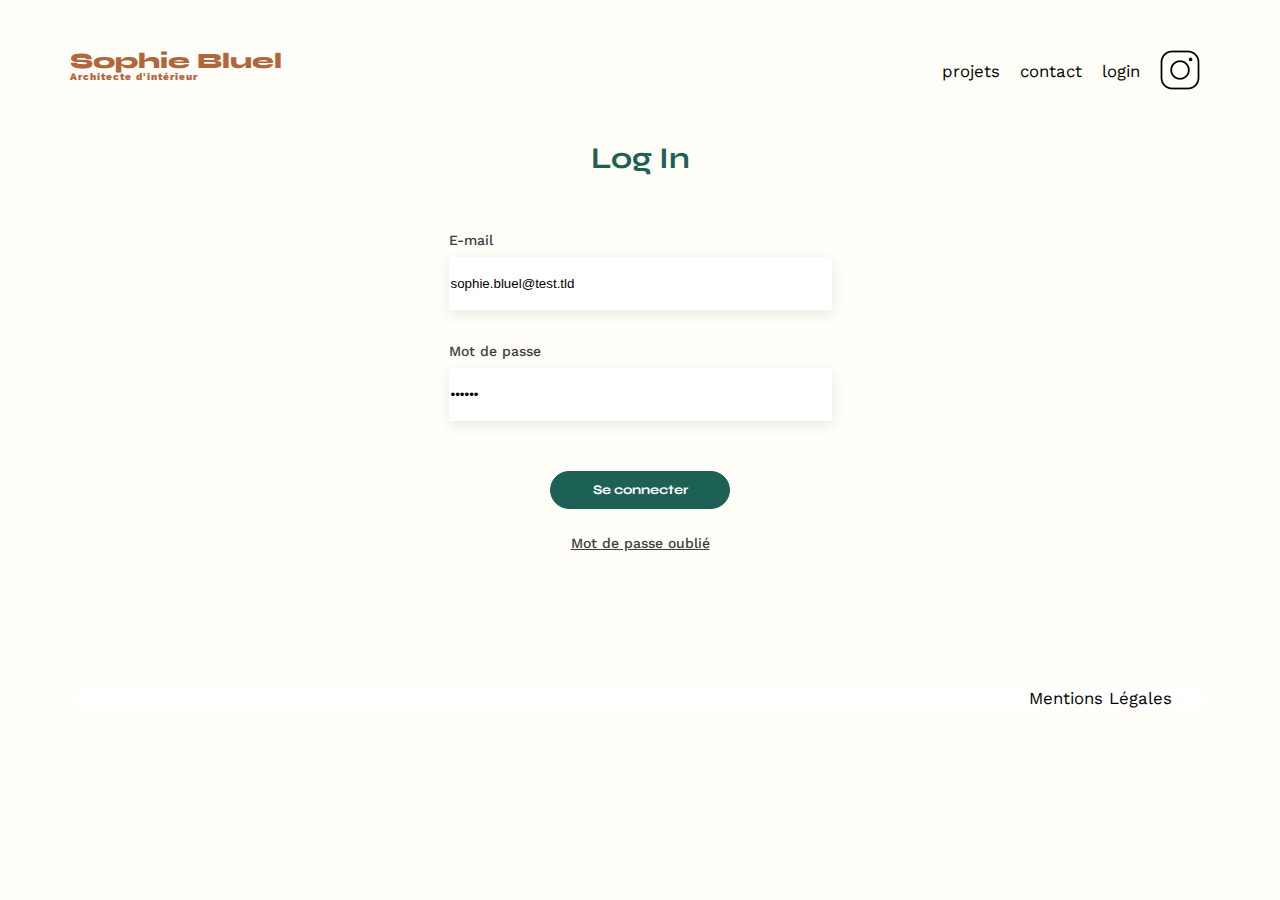
==== FrontEnd/login.html @ 659f5e44 "finitions" ====
<!DOCTYPE html>
<html lang="fr">
<head>
	<meta charset="UTF-8">
	<title>Sophie Bluel - Architecte d'intérieur</title>
	<meta name="viewport" content="width=device-width, initial-scale=1.0">
	<link rel="preconnect" href="https://fonts.googleapis.com">
	<link rel="preconnect" href="https://fonts.gstatic.com" crossorigin>
	<link href="https://fonts.googleapis.com/css2?family=Syne:wght@700;800&family=Work+Sans&display=swap" rel="stylesheet">
	<meta name="description" content="">
	<link rel="stylesheet" href="./assets/style.css">
</head>
<body>
<header>
	<h1>Sophie Bluel <span>Architecte d'intérieur</span></h1>
	<nav>
		<ul>
			<li><a href = "index.html">projets</a></li>
			<li>contact</li>
			<li><a href="login.html">login</a></li>
			<li><img src="./assets/icons/instagram.png" alt="Instagram"></li>
		</ul>
	</nav>
</header>
<main>
    <section class="login__space">
        <h2 class="login__space__title">Log In</h2>

        <form id="loginForm" class="login__form" method="post" action="">
            <label for="input__mail" class="login__form__label">E-mail</label>
            <input type="email" id="input__mail" class="login__form__input" value="sophie.bluel@test.tld">
			<p id="inputEmailErrors">E-mail incorrect</p>

            <label for="input__password" class="login__form__label">Mot de passe</label>
            <input type="password" id="input__password" class="login__form__input" value="S0phie">
			<p id="inputPasswordErrors">Mot de passe incorrect</p>

            <input type="submit" value="Se connecter" class="input__form__send">
        </form>

        <a href="#" class="login__form__text">Mot de passe oublié</a>
    </section>
</main>
<footer>
	<nav>
		<ul>
			<li>Mentions Légales</li>
		</ul>
	</nav>
</footer>
<script src="./assets/js/login.js"></script>
</body>
</html>
---- FrontEnd/assets/style.css ----
/* http://meyerweb.com/eric/tools/css/reset/
   v2.0 | 20110126
   License: none (public domain)
*/

html,
body,
div,
span,
applet,
object,
iframe,
h1,
h2,
h3,
h4,
h5,
h6,
p,
blockquote,
pre,
a,
abbr,
acronym,
address,
big,
cite,
code,
del,
dfn,
em,
img,
ins,
kbd,
q,
s,
samp,
small,
strike,
strong,
sub,
sup,
tt,
var,
b,
u,
i,
center,
dl,
dt,
dd,
ol,
ul,
li,
fieldset,
form,
label,
legend,
table,
caption,
tbody,
tfoot,
thead,
tr,
th,
td,
article,
aside,
canvas,
details,
embed,
figure,
figcaption,
footer,
header,
hgroup,
menu,
nav,
output,
ruby,
section,
summary,
time,
mark,
audio,
video {
	margin: 0;
	padding: 0;
	border: 0;
	font-size: 100%;
	font: inherit;
	vertical-align: baseline;
}

/* HTML5 display-role reset for older browsers */
article,
aside,
details,
figcaption,
figure,
footer,
header,
hgroup,
menu,
nav,
section {
	display: block;
}

body {
	line-height: 1;
}

ol,
ul {
	list-style: none;
}

blockquote,
q {
	quotes: none;
}

blockquote:before,
blockquote:after,
q:before,
q:after {
	content: '';
	content: none;
}

table {
	border-collapse: collapse;
	border-spacing: 0;
}

/** end reset css**/
body {
	max-width: 1140px;
	margin: auto;
	font-family: 'Work Sans';
	font-size: 14px;
}

/**************** MODE EDITION ****************/
.open__modal__button {
	width: 100%;
	height: 59px;
	background-color: black;
	border: none;
	cursor: pointer;
}

.fa-pen-to-square {
	color: white;
	margin-right: 10px;
}

.admin__edition__access {
	color: white;
	font-size: 12px;
	font-family: 'work sans';
	margin-left: 20px;
}


header {
	display: flex;
	justify-content: space-between;
	margin: 50px 0
}

section {
	margin: 50px 0
}

h1 {
	display: flex;
	flex-direction: column;
	font-family: 'Syne';
	font-size: 22px;
	font-weight: 800;
	color: #B1663C
}

h1>span {
	font-family: 'Work Sans';
	font-size: 10px;
	letter-spacing: 0.1em;
}

h2 {
	font-family: 'Syne';
	font-weight: 700;
	font-size: 30px;
	color: #1D6154
}

.fa-square-h2 {
	color: black;
	margin-right: 10px;

}

.admin__modal__acess {
	color: black;
	font-size: 12px;
	font-family: 'work sans';
	margin-left: 20px;
	cursor: pointer;
}

nav ul {
	display: flex;
	align-items: center;
	list-style-type: none;

}

nav li {
	padding: 0 10px;
	font-size: 1.2em;
}

li:hover {
	color: #B1663C;
}

/***************************STYLE DU BOUTON LOGIN************************/
a {
	text-decoration: none;
	color: black;
}

/*******************************************************/

#introduction {
	display: flex;
	align-items: center;
}

#introduction figure {
	flex: 1
}

#introduction img {
	display: block;
	margin: auto;
	width: 80%;
}

#introduction article {
	flex: 1
}

#introduction h2 {
	margin-bottom: 1em;
}

#introduction p {
	margin-bottom: 0.5em;
}

#portfolio h2 {
	text-align: center;
	margin-bottom: 1em;
}


/********************************STYLE BOUTONS FILTRES*****************/
.categories {
	display: flex;
	flex-direction: row;
	justify-content: center;
	padding: 40px 100px 40px 100px;
}

.categories__filter__style {
	width: calc(85% / 4 - 10px);
	background-color: #FFFEF8;
	padding: 10px 0px;
	margin: 0px 10px;
	border: 1px solid #1D6154;
	border-radius: 60px;
	color: #1D6154;
	font-family: 'syne';
	font-size: 16px;
	font-weight: 700;
	cursor: pointer;
}

.categories__filter__style:hover {
	background-color: #1D6154;
	color: white;
}

.categories__filter__style:focus {
	background-color: #1D6154;
	color: white;
}

/*****************************/

.gallery {
	width: 100%;
	display: grid;
	grid-template-columns: 1fr 1fr 1fr;
	grid-column-gap: 20px;
	grid-row-gap: 20px;
}

.gallery img {
	width: 100%;

}

#contact {
	width: 50%;
	margin: auto;
}

#contact>* {
	text-align: center;

}

#contact h2 {
	margin-bottom: 20px;
}

#contact form {
	text-align: left;
	margin-top: 30px;
	display: flex;
	flex-direction: column;
}

#contact input {
	height: 50px;
	font-size: 1.2em;
	border: none;
	box-shadow: 0px 4px 14px rgba(0, 0, 0, 0.09);
}

#contact label {
	margin: 2em 0 1em 0;
}

#contact textarea {
	border: none;
	box-shadow: 0px 4px 14px rgba(0, 0, 0, 0.09);
}

input[type="submit"] {
	font-family: 'Syne';
	font-weight: 700;
	color: white;
	background-color: #1D6154;
	margin: 2em auto;
	width: 180px;
	text-align: center;
	border-radius: 60px;
	border: 1px solid #1D6154;
	padding: 10px 0px;
	cursor: pointer;
}

footer nav ul {
	display: flex;
	justify-content: flex-end;
	margin: 2em
}

/********************STYLE FORMULAIRE DE CONNEXION**********************/
body {
	background-color: #FFFEF8;
}

footer {
	background-color: white;
}

.login__space {
	display: flex;
	flex-direction: column;
	align-items: center;
}

.login__form {
	display: flex;
	flex-direction: column;
	margin-top: 50px;
}

.login__form__label {
	color: #3D3D3D;
	font-family: 'Work Sans';
	font-size: 14px;
	font-weight: 500;
	padding: 10px 0px;
}

.login__form__input {
	background-color: white;
	border: none;
	width: 379px;
	height: 51px;
	box-shadow: 0px 4px 14px 0px rgba(0, 0, 0, 0.09);
	margin-bottom: 30px;
}

.login__form__text {
	color: #3D3D3D;
	text-decoration: underline;
	font-family: "Work Sans";
	font-size: 14px;
	font-weight: 500;
	margin-bottom: 90px;
}

#inputEmailErrors, #inputPasswordErrors {
	color: red;
	margin-top: -20px;
}


/*************************************MODAL**************************************/
.modal {
	width: 100%;
	height: 100%;
	position: fixed;
	top: 0;
	left: 0;
	display: flex;
	align-items: center;
	justify-content: center;

	background-color: rgba(0, 0, 0, .5);
	z-index: 900;
}

.modal__content {
	width: 630px;
	height: 688px;
	border-radius: 10px;
	background: #fff;
	z-index: 999;

	visibility: visible;
	position: relative;
}

.modal__close__btn {
	width: 24px;
	height: 24px;
	border: none;
	background-color: white;
	position: absolute;
	top: 10px;
	right: 10px;
}

.modal__title {
	color: black;
	font-family: 'work sans';
	font-weight: 500;
	position: absolute;
	top: 60px;
	left: 220px;
}

.next__modal__btn {
	font-family: 'syne';
	font-weight: 700;
	color: white;
	background-color: #1D6154;
	width: 237px;
	border-radius: 60px;
	border: 1px solid #1D6154;
	padding: 10px 0px;
	cursor: pointer;
	position: absolute;
	bottom: 50px;
	left: 200px;
}

.previous__modal__btn {
	width: 50px;
	height: 50px;
	border: none;
	background-color: white;
	position: absolute;
	top: 20px;
	left: 10px;
}

.project__preview {
	width: 420px;
	height: 169px;
	border-radius: 3px;
	background-color: #E8F1F6;
	position: absolute;
	top: 150px;
	left: 110px;
}

.fa-image {
	color: #B9C5CC;
	position: absolute;
	top: 40px;
	left: 190px;
}

.input__load__image {
	display: none;
}

.modal__input__text {
	font-family: 'work sans';
	font-weight: 700;
	color: #306685;
	text-align: center;
	background-color: #CBD6DC;
	width: 173px;
	padding: 10px 0px;
	border-radius: 50px;
	border: 1px solid #CBD6DC;
	cursor: pointer;
	position: absolute;
	top: 80px;
	left: 115px;
}

.modal__input__size {
	position: absolute;
	top: 135px;
	left: 135px;
}

.modal__form {
	display: flex;
	flex-direction: column;
	position: absolute;
	top: 340px;
	left: 130px;
}

.modal__form__label {
	color: #3D3D3D;
	font-family: 'work sans';
	font-size: 14px;
	font-weight: 700;
	padding: 10px 0px;
}

.modal__form__input {
	background-color: white;
	border: none;
	width: 379px;
	height: 51px;
	box-shadow: 0px 4px 14px 0px rgba(0, 0, 0, 0.09);
	margin-bottom: 30px;

}

.modal__form__submit {
	font-family: 'syne';
	font-weight: 700;
	color: white;
	background-color: #A7A7A7;
	margin: 2em auto;
	width: 237px;
	text-align: center;
	border-radius: 60px;
	border: 1px solid #A7A7A7;
	padding: 10px 0px;
	cursor: pointer;
}

.modal__galerie {
	display: flex;
	flex-direction: row;
	flex-wrap: wrap;
	position: absolute;
	top: 138px;
	left: 120px;
	width: 70%;
}

.modal__image {
	width: 76.86px;
	height: 102.57px;
	margin-bottom: 25px;
}

.modal__figure {
	width: calc(100% / 5 - 2.5px);
	position: relative;
}

.modal__remove__box {
	width: 17px;
	height: 17px;
	background-color: black;
	border-radius: 2px;
	z-index: 10;
	position: absolute;
	top: 5px;
	left: 55px;
	display: flex;
	align-items: center;
	justify-content: center;
}

.fa-trash-can {
	color: white;
}
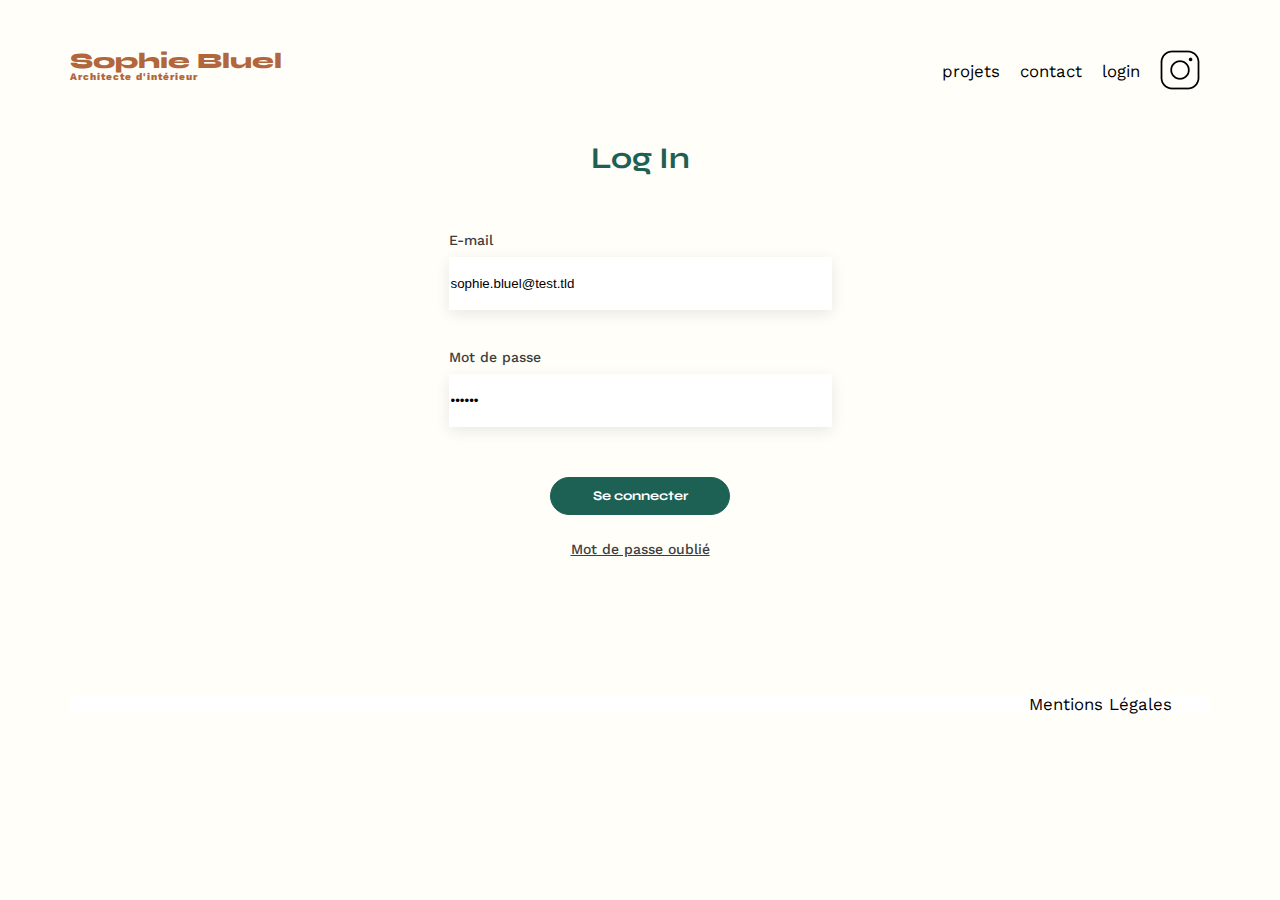
==== commit 49f22ca9: "last version" ====
--- a/FrontEnd/login.html
+++ b/FrontEnd/login.html
@@ -1,53 +1,57 @@
 <!DOCTYPE html>
 <html lang="fr">
+
 <head>
 	<meta charset="UTF-8">
 	<title>Sophie Bluel - Architecte d'intérieur</title>
 	<meta name="viewport" content="width=device-width, initial-scale=1.0">
 	<link rel="preconnect" href="https://fonts.googleapis.com">
 	<link rel="preconnect" href="https://fonts.gstatic.com" crossorigin>
-	<link href="https://fonts.googleapis.com/css2?family=Syne:wght@700;800&family=Work+Sans&display=swap" rel="stylesheet">
+	<link href="https://fonts.googleapis.com/css2?family=Syne:wght@700;800&family=Work+Sans&display=swap"
+		rel="stylesheet">
 	<meta name="description" content="">
 	<link rel="stylesheet" href="./assets/style.css">
 </head>
+
 <body>
-<header>
-	<h1>Sophie Bluel <span>Architecte d'intérieur</span></h1>
-	<nav>
-		<ul>
-			<li><a href = "index.html">projets</a></li>
-			<li>contact</li>
-			<li><a href="login.html">login</a></li>
-			<li><img src="./assets/icons/instagram.png" alt="Instagram"></li>
-		</ul>
-	</nav>
-</header>
-<main>
-    <section class="login__space">
-        <h2 class="login__space__title">Log In</h2>
+	<header>
+		<h1>Sophie Bluel <span>Architecte d'intérieur</span></h1>
+		<nav>
+			<ul>
+				<li><a href="index.html">projets</a></li>
+				<li>contact</li>
+				<li><a href="login.html">login</a></li>
+				<li><img src="./assets/icons/instagram.png" alt="Instagram"></li>
+			</ul>
+		</nav>
+	</header>
+	<main>
+		<section class="login__space">
+			<h2 class="login__space__title">Log In</h2>
 
-        <form id="loginForm" class="login__form" method="post" action="">
-            <label for="input__mail" class="login__form__label">E-mail</label>
-            <input type="email" id="input__mail" class="login__form__input" value="sophie.bluel@test.tld">
-			<p id="inputEmailErrors">E-mail incorrect</p>
+			<form id="loginForm" class="login__form" method="post" action="">
+				<label for="input__mail" class="login__form__label">E-mail</label>
+				<input type="email" id="input__mail" class="login__form__input" value="sophie.bluel@test.tld">
+				
 
-            <label for="input__password" class="login__form__label">Mot de passe</label>
-            <input type="password" id="input__password" class="login__form__input" value="S0phie">
-			<p id="inputPasswordErrors">Mot de passe incorrect</p>
+				<label for="input__password" class="login__form__label">Mot de passe</label>
+				<input type="password" id="input__password" class="login__form__input" value="S0phie">
+				<p id="inputPasswordEmailErrors">Les identifiants sont incorrects</p>
 
-            <input type="submit" value="Se connecter" class="input__form__send">
-        </form>
+				<input type="submit" value="Se connecter" class="input__form__send">
+			</form>
 
-        <a href="#" class="login__form__text">Mot de passe oublié</a>
-    </section>
-</main>
-<footer>
-	<nav>
-		<ul>
-			<li>Mentions Légales</li>
-		</ul>
-	</nav>
-</footer>
-<script src="./assets/js/login.js"></script>
+			<a href="#" class="login__form__text">Mot de passe oublié</a>
+		</section>
+	</main>
+	<footer>
+		<nav>
+			<ul>
+				<li>Mentions Légales</li>
+			</ul>
+		</nav>
+	</footer>
+	<script src="./assets/js/login.js"></script>
 </body>
+
 </html>--- a/FrontEnd/assets/style.css
+++ b/FrontEnd/assets/style.css
@@ -418,7 +418,7 @@
 	margin-bottom: 90px;
 }
 
-#inputEmailErrors, #inputPasswordErrors {
+#inputPasswordEmailErrors {
 	color: red;
 	margin-top: -20px;
 }
@@ -502,13 +502,13 @@
 	position: absolute;
 	top: 150px;
 	left: 110px;
-}
-
-.fa-image {
-	color: #B9C5CC;
-	position: absolute;
-	top: 40px;
-	left: 190px;
+	display: flex;
+	justify-content: center;
+}
+
+#output {
+	width: 80px;
+	height: 80px;
 }
 
 .input__load__image {
@@ -614,4 +614,14 @@
 
 .fa-trash-can {
 	color: white;
+}
+
+.modal__content::before {
+	content: "";
+	width: calc(100% - 230px);
+	height: 1px;
+	background-color: #3D3D3D;
+	position: absolute;
+	bottom: 125px;
+	left: 120px;
 }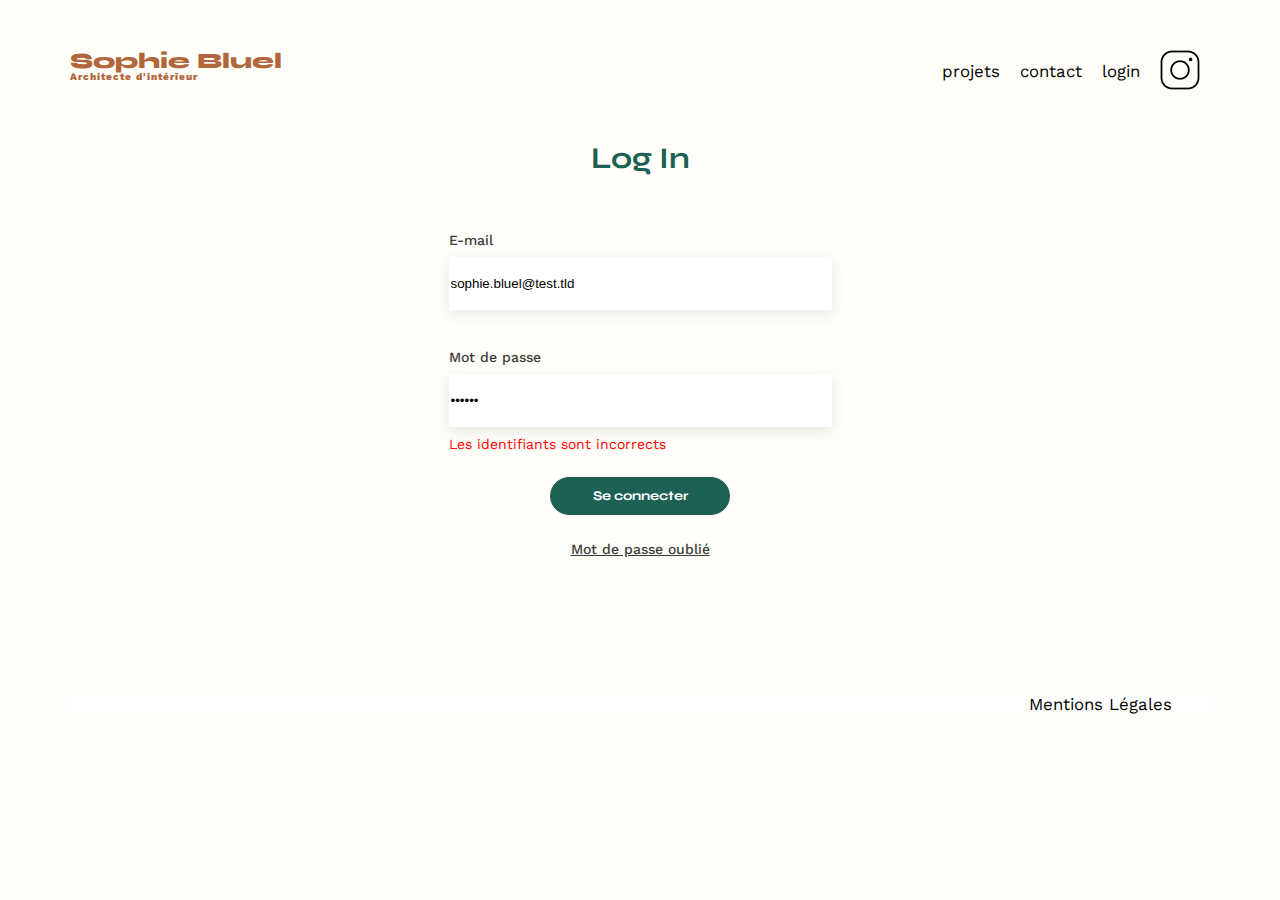
==== commit e0d48b8d: "refactor creating functions for all fetchs, last version optimization" ====
--- a/FrontEnd/login.html
+++ b/FrontEnd/login.html
@@ -2,56 +2,56 @@
 <html lang="fr">
 
 <head>
-	<meta charset="UTF-8">
-	<title>Sophie Bluel - Architecte d'intérieur</title>
-	<meta name="viewport" content="width=device-width, initial-scale=1.0">
-	<link rel="preconnect" href="https://fonts.googleapis.com">
-	<link rel="preconnect" href="https://fonts.gstatic.com" crossorigin>
-	<link href="https://fonts.googleapis.com/css2?family=Syne:wght@700;800&family=Work+Sans&display=swap"
-		rel="stylesheet">
-	<meta name="description" content="">
-	<link rel="stylesheet" href="./assets/style.css">
+    <meta charset="UTF-8">
+    <title>Sophie Bluel - Architecte d'intérieur</title>
+    <meta name="viewport" content="width=device-width, initial-scale=1.0">
+    <link rel="preconnect" href="https://fonts.googleapis.com">
+    <link rel="preconnect" href="https://fonts.gstatic.com" crossorigin>
+    <link href="https://fonts.googleapis.com/css2?family=Syne:wght@700;800&family=Work+Sans&display=swap"
+        rel="stylesheet">
+    <meta name="description" content="">
+    <link rel="stylesheet" href="./assets/style.css">
 </head>
 
 <body>
-	<header>
-		<h1>Sophie Bluel <span>Architecte d'intérieur</span></h1>
-		<nav>
-			<ul>
-				<li><a href="index.html">projets</a></li>
-				<li>contact</li>
-				<li><a href="login.html">login</a></li>
-				<li><img src="./assets/icons/instagram.png" alt="Instagram"></li>
-			</ul>
-		</nav>
-	</header>
-	<main>
-		<section class="login__space">
-			<h2 class="login__space__title">Log In</h2>
+    <header>
+        <h1>Sophie Bluel <span>Architecte d'intérieur</span></h1>
+        <nav>
+            <ul>
+                <li><a href="index.html">projets</a></li>
+                <li>contact</li>
+                <li><a href="login.html">login</a></li>
+                <li><img src="./assets/icons/instagram.png" alt="Instagram"></li>
+            </ul>
+        </nav>
+    </header>
+    <main>
+        <section class="login__space">
+            <h2 class="login__space__title">Log In</h2>
 
-			<form id="loginForm" class="login__form" method="post" action="">
-				<label for="input__mail" class="login__form__label">E-mail</label>
-				<input type="email" id="input__mail" class="login__form__input" value="sophie.bluel@test.tld">
-				
+            <form id="loginForm" class="login__form" method="post" action="">
+                <label for="input__mail" class="login__form__label">E-mail</label>
+                <input type="email" id="input__mail" class="login__form__input" value="sophie.bluel@test.tld">
 
-				<label for="input__password" class="login__form__label">Mot de passe</label>
-				<input type="password" id="input__password" class="login__form__input" value="S0phie">
-				<p id="inputPasswordEmailErrors">Les identifiants sont incorrects</p>
+                <label for="input__password" class="login__form__label">Mot de passe</label>
+                <input type="password" id="input__password" class="login__form__input" value="S0phie">
+                <!--///////////////////////////////////////////////////////////////////////-->
+                <p id="inputPasswordMailErrors">Les identifiants sont incorrects</p>
 
-				<input type="submit" value="Se connecter" class="input__form__send">
-			</form>
+                <input type="submit" value="Se connecter" class="input__form__send">
+            </form>
 
-			<a href="#" class="login__form__text">Mot de passe oublié</a>
-		</section>
-	</main>
-	<footer>
-		<nav>
-			<ul>
-				<li>Mentions Légales</li>
-			</ul>
-		</nav>
-	</footer>
-	<script src="./assets/js/login.js"></script>
+            <a href="#" class="login__form__text">Mot de passe oublié</a>
+        </section>
+    </main>
+    <footer>
+        <nav>
+            <ul>
+                <li>Mentions Légales</li>
+            </ul>
+        </nav>
+    </footer>
+    <script src="./assets/js/login.js"></script>
 </body>
 
-</html>+</html>
--- a/FrontEnd/assets/style.css
+++ b/FrontEnd/assets/style.css
@@ -84,12 +84,12 @@
 mark,
 audio,
 video {
-	margin: 0;
-	padding: 0;
-	border: 0;
-	font-size: 100%;
-	font: inherit;
-	vertical-align: baseline;
+    margin: 0;
+    padding: 0;
+    border: 0;
+    font-size: 100%;
+    font: inherit;
+    vertical-align: baseline;
 }
 
 /* HTML5 display-role reset for older browsers */
@@ -104,524 +104,526 @@
 menu,
 nav,
 section {
-	display: block;
+    display: block;
 }
 
 body {
-	line-height: 1;
+    line-height: 1;
 }
 
 ol,
 ul {
-	list-style: none;
+    list-style: none;
 }
 
 blockquote,
 q {
-	quotes: none;
+    quotes: none;
 }
 
 blockquote:before,
 blockquote:after,
 q:before,
 q:after {
-	content: '';
-	content: none;
+    content: '';
+    content: none;
 }
 
 table {
-	border-collapse: collapse;
-	border-spacing: 0;
+    border-collapse: collapse;
+    border-spacing: 0;
 }
 
 /** end reset css**/
 body {
-	max-width: 1140px;
-	margin: auto;
-	font-family: 'Work Sans';
-	font-size: 14px;
+    max-width: 1140px;
+    margin: auto;
+    font-family: 'Work Sans';
+    font-size: 14px;
 }
 
 /**************** MODE EDITION ****************/
 .open__modal__button {
-	width: 100%;
-	height: 59px;
-	background-color: black;
-	border: none;
-	cursor: pointer;
+    width: 100%;
+    height: 59px;
+    background-color: black;
+    border: none;
+    cursor: pointer;
 }
 
 .fa-pen-to-square {
-	color: white;
-	margin-right: 10px;
+    color: white;
+    margin-right: 10px;
 }
 
 .admin__edition__access {
-	color: white;
-	font-size: 12px;
-	font-family: 'work sans';
-	margin-left: 20px;
+    color: white;
+    font-size: 12px;
+    font-family: 'work sans';
+    margin-left: 20px;
 }
 
 
 header {
-	display: flex;
-	justify-content: space-between;
-	margin: 50px 0
+    display: flex;
+    justify-content: space-between;
+    margin: 50px 0
 }
 
 section {
-	margin: 50px 0
+    margin: 50px 0
 }
 
 h1 {
-	display: flex;
-	flex-direction: column;
-	font-family: 'Syne';
-	font-size: 22px;
-	font-weight: 800;
-	color: #B1663C
+    display: flex;
+    flex-direction: column;
+    font-family: 'Syne';
+    font-size: 22px;
+    font-weight: 800;
+    color: #B1663C
 }
 
 h1>span {
-	font-family: 'Work Sans';
-	font-size: 10px;
-	letter-spacing: 0.1em;
+    font-family: 'Work Sans';
+    font-size: 10px;
+    letter-spacing: 0.1em;
 }
 
 h2 {
-	font-family: 'Syne';
-	font-weight: 700;
-	font-size: 30px;
-	color: #1D6154
+    font-family: 'Syne';
+    font-weight: 700;
+    font-size: 30px;
+    color: #1D6154
 }
 
 .fa-square-h2 {
-	color: black;
-	margin-right: 10px;
+    color: black;
+    margin-right: 10px;
 
 }
 
 .admin__modal__acess {
-	color: black;
-	font-size: 12px;
-	font-family: 'work sans';
-	margin-left: 20px;
-	cursor: pointer;
+    color: black;
+    font-size: 12px;
+    font-family: 'work sans';
+    margin-left: 20px;
+    cursor: pointer;
 }
 
 nav ul {
-	display: flex;
-	align-items: center;
-	list-style-type: none;
+    display: flex;
+    align-items: center;
+    list-style-type: none;
 
 }
 
 nav li {
-	padding: 0 10px;
-	font-size: 1.2em;
+    padding: 0 10px;
+    font-size: 1.2em;
 }
 
 li:hover {
-	color: #B1663C;
+    color: #B1663C;
 }
 
 /***************************STYLE DU BOUTON LOGIN************************/
 a {
-	text-decoration: none;
-	color: black;
+    text-decoration: none;
+    color: black;
 }
 
 /*******************************************************/
 
 #introduction {
-	display: flex;
-	align-items: center;
+    display: flex;
+    align-items: center;
 }
 
 #introduction figure {
-	flex: 1
+    flex: 1
 }
 
 #introduction img {
-	display: block;
-	margin: auto;
-	width: 80%;
+    display: block;
+    margin: auto;
+    width: 80%;
 }
 
 #introduction article {
-	flex: 1
+    flex: 1
 }
 
 #introduction h2 {
-	margin-bottom: 1em;
+    margin-bottom: 1em;
 }
 
 #introduction p {
-	margin-bottom: 0.5em;
+    margin-bottom: 0.5em;
 }
 
 #portfolio h2 {
-	text-align: center;
-	margin-bottom: 1em;
+    text-align: center;
+    margin-bottom: 1em;
 }
 
 
 /********************************STYLE BOUTONS FILTRES*****************/
 .categories {
-	display: flex;
-	flex-direction: row;
-	justify-content: center;
-	padding: 40px 100px 40px 100px;
+    display: flex;
+    flex-direction: row;
+    justify-content: center;
+    padding: 40px 100px 40px 100px;
 }
 
 .categories__filter__style {
-	width: calc(85% / 4 - 10px);
-	background-color: #FFFEF8;
-	padding: 10px 0px;
-	margin: 0px 10px;
-	border: 1px solid #1D6154;
-	border-radius: 60px;
-	color: #1D6154;
-	font-family: 'syne';
-	font-size: 16px;
-	font-weight: 700;
-	cursor: pointer;
+    width: calc(85% / 4 - 10px);
+    background-color: #FFFEF8;
+    padding: 10px 0px;
+    margin: 0px 10px;
+    border: 1px solid #1D6154;
+    border-radius: 60px;
+    color: #1D6154;
+    font-family: 'syne';
+    font-size: 16px;
+    font-weight: 700;
+    cursor: pointer;
 }
 
 .categories__filter__style:hover {
-	background-color: #1D6154;
-	color: white;
+    background-color: #1D6154;
+    color: white;
 }
 
 .categories__filter__style:focus {
-	background-color: #1D6154;
-	color: white;
+    background-color: #1D6154;
+    color: white;
 }
 
 /*****************************/
 
 .gallery {
-	width: 100%;
-	display: grid;
-	grid-template-columns: 1fr 1fr 1fr;
-	grid-column-gap: 20px;
-	grid-row-gap: 20px;
+    width: 100%;
+    display: grid;
+    grid-template-columns: 1fr 1fr 1fr;
+    grid-column-gap: 20px;
+    grid-row-gap: 20px;
 }
 
 .gallery img {
-	width: 100%;
+    width: 100%;
 
 }
 
 #contact {
-	width: 50%;
-	margin: auto;
+    width: 50%;
+    margin: auto;
 }
 
 #contact>* {
-	text-align: center;
+    text-align: center;
 
 }
 
 #contact h2 {
-	margin-bottom: 20px;
+    margin-bottom: 20px;
 }
 
 #contact form {
-	text-align: left;
-	margin-top: 30px;
-	display: flex;
-	flex-direction: column;
+    text-align: left;
+    margin-top: 30px;
+    display: flex;
+    flex-direction: column;
 }
 
 #contact input {
-	height: 50px;
-	font-size: 1.2em;
-	border: none;
-	box-shadow: 0px 4px 14px rgba(0, 0, 0, 0.09);
+    height: 50px;
+    font-size: 1.2em;
+    border: none;
+    box-shadow: 0px 4px 14px rgba(0, 0, 0, 0.09);
 }
 
 #contact label {
-	margin: 2em 0 1em 0;
+    margin: 2em 0 1em 0;
 }
 
 #contact textarea {
-	border: none;
-	box-shadow: 0px 4px 14px rgba(0, 0, 0, 0.09);
+    border: none;
+    box-shadow: 0px 4px 14px rgba(0, 0, 0, 0.09);
 }
 
 input[type="submit"] {
-	font-family: 'Syne';
-	font-weight: 700;
-	color: white;
-	background-color: #1D6154;
-	margin: 2em auto;
-	width: 180px;
-	text-align: center;
-	border-radius: 60px;
-	border: 1px solid #1D6154;
-	padding: 10px 0px;
-	cursor: pointer;
+    font-family: 'Syne';
+    font-weight: 700;
+    color: white;
+    background-color: #1D6154;
+    margin: 2em auto;
+    width: 180px;
+    text-align: center;
+    border-radius: 60px;
+    border: 1px solid #1D6154;
+    padding: 10px 0px;
+    cursor: pointer;
 }
 
 footer nav ul {
-	display: flex;
-	justify-content: flex-end;
-	margin: 2em
+    display: flex;
+    justify-content: flex-end;
+    margin: 2em
 }
 
 /********************STYLE FORMULAIRE DE CONNEXION**********************/
 body {
-	background-color: #FFFEF8;
+    background-color: #FFFEF8;
 }
 
 footer {
-	background-color: white;
+    background-color: white;
 }
 
 .login__space {
-	display: flex;
-	flex-direction: column;
-	align-items: center;
+    display: flex;
+    flex-direction: column;
+    align-items: center;
 }
 
 .login__form {
-	display: flex;
-	flex-direction: column;
-	margin-top: 50px;
+    display: flex;
+    flex-direction: column;
+    margin-top: 50px;
 }
 
 .login__form__label {
-	color: #3D3D3D;
-	font-family: 'Work Sans';
-	font-size: 14px;
-	font-weight: 500;
-	padding: 10px 0px;
+    color: #3D3D3D;
+    font-family: 'Work Sans';
+    font-size: 14px;
+    font-weight: 500;
+    padding: 10px 0px;
 }
 
 .login__form__input {
-	background-color: white;
-	border: none;
-	width: 379px;
-	height: 51px;
-	box-shadow: 0px 4px 14px 0px rgba(0, 0, 0, 0.09);
-	margin-bottom: 30px;
+    background-color: white;
+    border: none;
+    width: 379px;
+    height: 51px;
+    box-shadow: 0px 4px 14px 0px rgba(0, 0, 0, 0.09);
+    margin-bottom: 30px;
 }
 
 .login__form__text {
-	color: #3D3D3D;
-	text-decoration: underline;
-	font-family: "Work Sans";
-	font-size: 14px;
-	font-weight: 500;
-	margin-bottom: 90px;
-}
-
-#inputPasswordEmailErrors {
-	color: red;
-	margin-top: -20px;
+    color: #3D3D3D;
+    text-decoration: underline;
+    font-family: "Work Sans";
+    font-size: 14px;
+    font-weight: 500;
+    margin-bottom: 90px;
+}
+/************************************************************************************************/
+#inputPasswordMailErrors {
+    color: red;
+    margin-top: -20px;
 }
 
 
 /*************************************MODAL**************************************/
 .modal {
-	width: 100%;
-	height: 100%;
-	position: fixed;
-	top: 0;
-	left: 0;
-	display: flex;
-	align-items: center;
-	justify-content: center;
-
-	background-color: rgba(0, 0, 0, .5);
-	z-index: 900;
+    width: 100%;
+    height: 100%;
+    position: fixed;
+    top: 0;
+    left: 0;
+    display: flex;
+    align-items: center;
+    justify-content: center;
+
+    background-color: rgba(0, 0, 0, .5);
+    z-index: 900;
 }
 
 .modal__content {
-	width: 630px;
-	height: 688px;
-	border-radius: 10px;
-	background: #fff;
-	z-index: 999;
-
-	visibility: visible;
-	position: relative;
+    width: 630px;
+    height: 688px;
+    border-radius: 10px;
+    background: #fff;
+    z-index: 999;
+
+    visibility: visible;
+    position: relative;
 }
 
 .modal__close__btn {
-	width: 24px;
-	height: 24px;
-	border: none;
-	background-color: white;
-	position: absolute;
-	top: 10px;
-	right: 10px;
+    width: 24px;
+    height: 24px;
+    border: none;
+    background-color: white;
+    position: absolute;
+    top: 10px;
+    right: 10px;
 }
 
 .modal__title {
-	color: black;
-	font-family: 'work sans';
-	font-weight: 500;
-	position: absolute;
-	top: 60px;
-	left: 220px;
+    color: black;
+    font-family: 'work sans';
+    font-weight: 500;
+    position: absolute;
+    top: 60px;
+    left: 220px;
 }
 
 .next__modal__btn {
-	font-family: 'syne';
-	font-weight: 700;
-	color: white;
-	background-color: #1D6154;
-	width: 237px;
-	border-radius: 60px;
-	border: 1px solid #1D6154;
-	padding: 10px 0px;
-	cursor: pointer;
-	position: absolute;
-	bottom: 50px;
-	left: 200px;
+    font-family: 'syne';
+    font-weight: 700;
+    color: white;
+    background-color: #1D6154;
+    width: 237px;
+    border-radius: 60px;
+    border: 1px solid #1D6154;
+    padding: 10px 0px;
+    cursor: pointer;
+    position: absolute;
+    bottom: 50px;
+    left: 200px;
 }
 
 .previous__modal__btn {
-	width: 50px;
-	height: 50px;
-	border: none;
-	background-color: white;
-	position: absolute;
-	top: 20px;
-	left: 10px;
-}
-
+    width: 50px;
+    height: 50px;
+    border: none;
+    background-color: white;
+    position: absolute;
+    top: 20px;
+    left: 10px;
+}
+/***********************************************************************/
 .project__preview {
-	width: 420px;
-	height: 169px;
-	border-radius: 3px;
-	background-color: #E8F1F6;
-	position: absolute;
-	top: 150px;
-	left: 110px;
-	display: flex;
-	justify-content: center;
+    width: 420px;
+    height: 169px;
+    border-radius: 3px;
+    background-color: #E8F1F6;
+    position: absolute;
+    top: 150px;
+    left: 110px;
+    display: flex;
+    justify-content: center;
 }
 
 #output {
-	width: 80px;
-	height: 80px;
-}
-
+    width: 80px;
+    height: 80px;
+}
+/***************************************************************************/
 .input__load__image {
-	display: none;
+    display: none;
 }
 
 .modal__input__text {
-	font-family: 'work sans';
-	font-weight: 700;
-	color: #306685;
-	text-align: center;
-	background-color: #CBD6DC;
-	width: 173px;
-	padding: 10px 0px;
-	border-radius: 50px;
-	border: 1px solid #CBD6DC;
-	cursor: pointer;
-	position: absolute;
-	top: 80px;
-	left: 115px;
+    font-family: 'work sans';
+    font-weight: 700;
+    color: #306685;
+    text-align: center;
+    background-color: #CBD6DC;
+    width: 173px;
+    padding: 10px 0px;
+    border-radius: 50px;
+    border: 1px solid #CBD6DC;
+    cursor: pointer;
+    position: absolute;
+    top: 80px;
+    left: 115px;
 }
 
 .modal__input__size {
-	position: absolute;
-	top: 135px;
-	left: 135px;
+    position: absolute;
+    top: 135px;
+    left: 135px;
 }
 
 .modal__form {
-	display: flex;
-	flex-direction: column;
-	position: absolute;
-	top: 340px;
-	left: 130px;
+    display: flex;
+    flex-direction: column;
+    position: absolute;
+    top: 320px;
+    left: 130px;
 }
 
 .modal__form__label {
-	color: #3D3D3D;
-	font-family: 'work sans';
-	font-size: 14px;
-	font-weight: 700;
-	padding: 10px 0px;
+    color: #3D3D3D;
+    font-family: 'work sans';
+    font-size: 14px;
+    font-weight: 700;
+    padding: 10px 0px;
 }
 
 .modal__form__input {
-	background-color: white;
-	border: none;
-	width: 379px;
-	height: 51px;
-	box-shadow: 0px 4px 14px 0px rgba(0, 0, 0, 0.09);
-	margin-bottom: 30px;
+    background-color: white;
+    border: none;
+    width: 379px;
+    height: 51px;
+    box-shadow: 0px 4px 14px 0px rgba(0, 0, 0, 0.09);
+    margin-bottom: 30px;
 
 }
 
 .modal__form__submit {
-	font-family: 'syne';
-	font-weight: 700;
-	color: white;
-	background-color: #A7A7A7;
-	margin: 2em auto;
-	width: 237px;
-	text-align: center;
-	border-radius: 60px;
-	border: 1px solid #A7A7A7;
-	padding: 10px 0px;
-	cursor: pointer;
+    font-family: 'syne';
+    font-weight: 700;
+    color: white;
+    background-color: #A7A7A7;
+    margin: 2em auto;
+    width: 237px;
+    text-align: center;
+    border-radius: 60px;
+    border: 1px solid #A7A7A7;
+    padding: 10px 0px;
+    cursor: pointer;
 }
 
 .modal__galerie {
-	display: flex;
-	flex-direction: row;
-	flex-wrap: wrap;
-	position: absolute;
-	top: 138px;
-	left: 120px;
-	width: 70%;
+    display: flex;
+    flex-direction: row;
+    flex-wrap: wrap;
+    position: absolute;
+    top: 138px;
+    left: 120px;
+    width: 70%;
 }
 
 .modal__image {
-	width: 76.86px;
-	height: 102.57px;
-	margin-bottom: 25px;
+    width: 76.86px;
+    height: 102.57px;
+    margin-bottom: 25px;
 }
 
 .modal__figure {
-	width: calc(100% / 5 - 2.5px);
-	position: relative;
+    width: calc(100% / 5 - 2.5px);
+    position: relative;
 }
 
 .modal__remove__box {
-	width: 17px;
-	height: 17px;
-	background-color: black;
-	border-radius: 2px;
-	z-index: 10;
-	position: absolute;
-	top: 5px;
-	left: 55px;
-	display: flex;
-	align-items: center;
-	justify-content: center;
+    width: 17px;
+    height: 17px;
+    background-color: black;
+    border-radius: 2px;
+    z-index: 10;
+    position: absolute;
+    top: 5px;
+    left: 55px;
+    display: flex;
+    align-items: center;
+    justify-content: center;
 }
 
 .fa-trash-can {
-	color: white;
-}
-
+    color: white;
+}
+
+
+/************************************************************************/
 .modal__content::before {
-	content: "";
-	width: calc(100% - 230px);
-	height: 1px;
-	background-color: #3D3D3D;
-	position: absolute;
-	bottom: 125px;
-	left: 120px;
+    content: "";
+    width: calc(100% - 210px);
+    height: 1px;
+    background-color: #3D3D3D;
+    position: absolute;
+    bottom: 125px;
+    left: 105px;
 }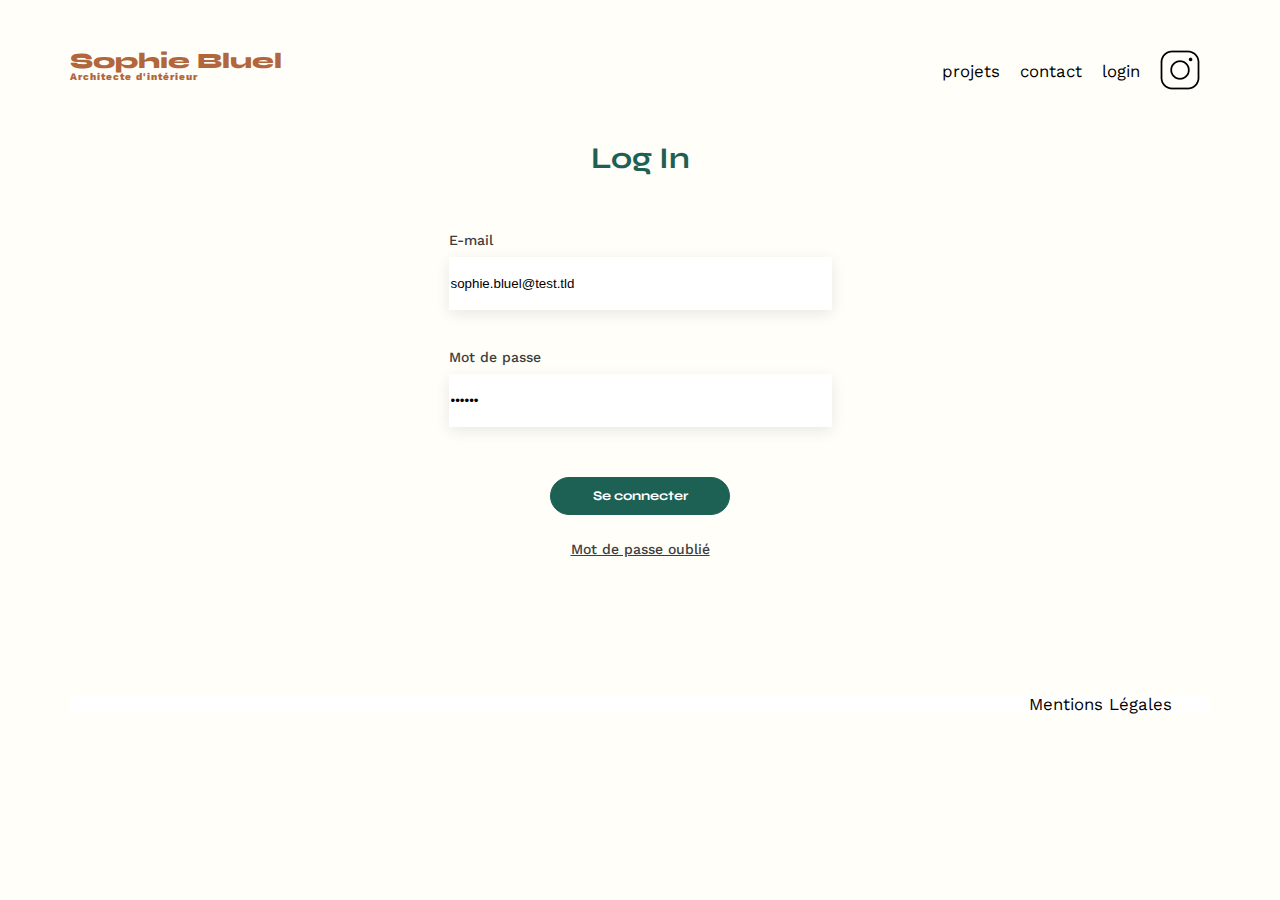
==== commit 46685ce9: "fixed no more alerts" ====
--- a/FrontEnd/login.html
+++ b/FrontEnd/login.html
@@ -2,56 +2,56 @@
 <html lang="fr">
 
 <head>
-    <meta charset="UTF-8">
-    <title>Sophie Bluel - Architecte d'intérieur</title>
-    <meta name="viewport" content="width=device-width, initial-scale=1.0">
-    <link rel="preconnect" href="https://fonts.googleapis.com">
-    <link rel="preconnect" href="https://fonts.gstatic.com" crossorigin>
-    <link href="https://fonts.googleapis.com/css2?family=Syne:wght@700;800&family=Work+Sans&display=swap"
-        rel="stylesheet">
-    <meta name="description" content="">
-    <link rel="stylesheet" href="./assets/style.css">
+	<meta charset="UTF-8">
+	<title>Sophie Bluel - Architecte d'intérieur</title>
+	<meta name="viewport" content="width=device-width, initial-scale=1.0">
+	<link rel="preconnect" href="https://fonts.googleapis.com">
+	<link rel="preconnect" href="https://fonts.gstatic.com" crossorigin>
+	<link href="https://fonts.googleapis.com/css2?family=Syne:wght@700;800&family=Work+Sans&display=swap"
+		rel="stylesheet">
+	<meta name="description" content="">
+	<link rel="stylesheet" href="./assets/style.css">
 </head>
 
 <body>
-    <header>
-        <h1>Sophie Bluel <span>Architecte d'intérieur</span></h1>
-        <nav>
-            <ul>
-                <li><a href="index.html">projets</a></li>
-                <li>contact</li>
-                <li><a href="login.html">login</a></li>
-                <li><img src="./assets/icons/instagram.png" alt="Instagram"></li>
-            </ul>
-        </nav>
-    </header>
-    <main>
-        <section class="login__space">
-            <h2 class="login__space__title">Log In</h2>
+	<header>
+		<h1>Sophie Bluel <span>Architecte d'intérieur</span></h1>
+		<nav>
+			<ul>
+				<li><a href="index.html">projets</a></li>
+				<li>contact</li>
+				<li><a href="login.html">login</a></li>
+				<li><img src="./assets/icons/instagram.png" alt="Instagram"></li>
+			</ul>
+		</nav>
+	</header>
+	<main>
+		<section class="login__space">
+			<h2 class="login__space__title">Log In</h2>
 
-            <form id="loginForm" class="login__form" method="post" action="">
-                <label for="input__mail" class="login__form__label">E-mail</label>
-                <input type="email" id="input__mail" class="login__form__input" value="sophie.bluel@test.tld">
+			<form id="loginForm" class="login__form" method="post" action="">
+				<label for="input__mail" class="login__form__label">E-mail</label>
+				<input type="email" id="input__mail" class="login__form__input" value="sophie.bluel@test.tld">
+				
 
-                <label for="input__password" class="login__form__label">Mot de passe</label>
-                <input type="password" id="input__password" class="login__form__input" value="S0phie">
-                <!--///////////////////////////////////////////////////////////////////////-->
-                <p id="inputPasswordMailErrors">Les identifiants sont incorrects</p>
+				<label for="input__password" class="login__form__label">Mot de passe</label>
+				<input type="password" id="input__password" class="login__form__input" value="S0phie">
+				<p id="inputPasswordEmailErrors">Les identifiants sont incorrects</p>
 
-                <input type="submit" value="Se connecter" class="input__form__send">
-            </form>
+				<input type="submit" value="Se connecter" class="input__form__send">
+			</form>
 
-            <a href="#" class="login__form__text">Mot de passe oublié</a>
-        </section>
-    </main>
-    <footer>
-        <nav>
-            <ul>
-                <li>Mentions Légales</li>
-            </ul>
-        </nav>
-    </footer>
-    <script src="./assets/js/login.js"></script>
+			<a href="#" class="login__form__text">Mot de passe oublié</a>
+		</section>
+	</main>
+	<footer>
+		<nav>
+			<ul>
+				<li>Mentions Légales</li>
+			</ul>
+		</nav>
+	</footer>
+	<script src="./assets/js/login.js"></script>
 </body>
 
-</html>
+</html>--- a/FrontEnd/assets/style.css
+++ b/FrontEnd/assets/style.css
@@ -84,12 +84,12 @@
 mark,
 audio,
 video {
-    margin: 0;
-    padding: 0;
-    border: 0;
-    font-size: 100%;
-    font: inherit;
-    vertical-align: baseline;
+	margin: 0;
+	padding: 0;
+	border: 0;
+	font-size: 100%;
+	font: inherit;
+	vertical-align: baseline;
 }
 
 /* HTML5 display-role reset for older browsers */
@@ -104,526 +104,524 @@
 menu,
 nav,
 section {
-    display: block;
+	display: block;
 }
 
 body {
-    line-height: 1;
+	line-height: 1;
 }
 
 ol,
 ul {
-    list-style: none;
+	list-style: none;
 }
 
 blockquote,
 q {
-    quotes: none;
+	quotes: none;
 }
 
 blockquote:before,
 blockquote:after,
 q:before,
 q:after {
-    content: '';
-    content: none;
+	content: '';
+	content: none;
 }
 
 table {
-    border-collapse: collapse;
-    border-spacing: 0;
+	border-collapse: collapse;
+	border-spacing: 0;
 }
 
 /** end reset css**/
 body {
-    max-width: 1140px;
-    margin: auto;
-    font-family: 'Work Sans';
-    font-size: 14px;
+	max-width: 1140px;
+	margin: auto;
+	font-family: 'Work Sans';
+	font-size: 14px;
 }
 
 /**************** MODE EDITION ****************/
 .open__modal__button {
-    width: 100%;
-    height: 59px;
-    background-color: black;
-    border: none;
-    cursor: pointer;
+	width: 100%;
+	height: 59px;
+	background-color: black;
+	border: none;
+	cursor: pointer;
 }
 
 .fa-pen-to-square {
-    color: white;
-    margin-right: 10px;
+	color: white;
+	margin-right: 10px;
 }
 
 .admin__edition__access {
-    color: white;
-    font-size: 12px;
-    font-family: 'work sans';
-    margin-left: 20px;
+	color: white;
+	font-size: 12px;
+	font-family: 'work sans';
+	margin-left: 20px;
 }
 
 
 header {
-    display: flex;
-    justify-content: space-between;
-    margin: 50px 0
+	display: flex;
+	justify-content: space-between;
+	margin: 50px 0
 }
 
 section {
-    margin: 50px 0
+	margin: 50px 0
 }
 
 h1 {
-    display: flex;
-    flex-direction: column;
-    font-family: 'Syne';
-    font-size: 22px;
-    font-weight: 800;
-    color: #B1663C
+	display: flex;
+	flex-direction: column;
+	font-family: 'Syne';
+	font-size: 22px;
+	font-weight: 800;
+	color: #B1663C
 }
 
 h1>span {
-    font-family: 'Work Sans';
-    font-size: 10px;
-    letter-spacing: 0.1em;
+	font-family: 'Work Sans';
+	font-size: 10px;
+	letter-spacing: 0.1em;
 }
 
 h2 {
-    font-family: 'Syne';
-    font-weight: 700;
-    font-size: 30px;
-    color: #1D6154
+	font-family: 'Syne';
+	font-weight: 700;
+	font-size: 30px;
+	color: #1D6154
 }
 
 .fa-square-h2 {
-    color: black;
-    margin-right: 10px;
+	color: black;
+	margin-right: 10px;
 
 }
 
 .admin__modal__acess {
-    color: black;
-    font-size: 12px;
-    font-family: 'work sans';
-    margin-left: 20px;
-    cursor: pointer;
+	color: black;
+	font-size: 12px;
+	font-family: 'work sans';
+	margin-left: 20px;
+	cursor: pointer;
 }
 
 nav ul {
-    display: flex;
-    align-items: center;
-    list-style-type: none;
+	display: flex;
+	align-items: center;
+	list-style-type: none;
 
 }
 
 nav li {
-    padding: 0 10px;
-    font-size: 1.2em;
+	padding: 0 10px;
+	font-size: 1.2em;
 }
 
 li:hover {
-    color: #B1663C;
+	color: #B1663C;
 }
 
 /***************************STYLE DU BOUTON LOGIN************************/
 a {
-    text-decoration: none;
-    color: black;
+	text-decoration: none;
+	color: black;
 }
 
 /*******************************************************/
 
 #introduction {
-    display: flex;
-    align-items: center;
+	display: flex;
+	align-items: center;
 }
 
 #introduction figure {
-    flex: 1
+	flex: 1
 }
 
 #introduction img {
-    display: block;
-    margin: auto;
-    width: 80%;
+	display: block;
+	margin: auto;
+	width: 80%;
 }
 
 #introduction article {
-    flex: 1
+	flex: 1
 }
 
 #introduction h2 {
-    margin-bottom: 1em;
+	margin-bottom: 1em;
 }
 
 #introduction p {
-    margin-bottom: 0.5em;
+	margin-bottom: 0.5em;
 }
 
 #portfolio h2 {
-    text-align: center;
-    margin-bottom: 1em;
+	text-align: center;
+	margin-bottom: 1em;
 }
 
 
 /********************************STYLE BOUTONS FILTRES*****************/
 .categories {
-    display: flex;
-    flex-direction: row;
-    justify-content: center;
-    padding: 40px 100px 40px 100px;
+	display: flex;
+	flex-direction: row;
+	justify-content: center;
+	padding: 40px 100px 40px 100px;
 }
 
 .categories__filter__style {
-    width: calc(85% / 4 - 10px);
-    background-color: #FFFEF8;
-    padding: 10px 0px;
-    margin: 0px 10px;
-    border: 1px solid #1D6154;
-    border-radius: 60px;
-    color: #1D6154;
-    font-family: 'syne';
-    font-size: 16px;
-    font-weight: 700;
-    cursor: pointer;
+	width: calc(85% / 4 - 10px);
+	background-color: #FFFEF8;
+	padding: 10px 0px;
+	margin: 0px 10px;
+	border: 1px solid #1D6154;
+	border-radius: 60px;
+	color: #1D6154;
+	font-family: 'syne';
+	font-size: 16px;
+	font-weight: 700;
+	cursor: pointer;
 }
 
 .categories__filter__style:hover {
-    background-color: #1D6154;
-    color: white;
+	background-color: #1D6154;
+	color: white;
 }
 
 .categories__filter__style:focus {
-    background-color: #1D6154;
-    color: white;
+	background-color: #1D6154;
+	color: white;
 }
 
 /*****************************/
 
 .gallery {
-    width: 100%;
-    display: grid;
-    grid-template-columns: 1fr 1fr 1fr;
-    grid-column-gap: 20px;
-    grid-row-gap: 20px;
+	width: 100%;
+	display: grid;
+	grid-template-columns: 1fr 1fr 1fr;
+	grid-column-gap: 20px;
+	grid-row-gap: 20px;
 }
 
 .gallery img {
-    width: 100%;
+	width: 100%;
 
 }
 
 #contact {
-    width: 50%;
-    margin: auto;
+	width: 50%;
+	margin: auto;
 }
 
 #contact>* {
-    text-align: center;
+	text-align: center;
 
 }
 
 #contact h2 {
-    margin-bottom: 20px;
+	margin-bottom: 20px;
 }
 
 #contact form {
-    text-align: left;
-    margin-top: 30px;
-    display: flex;
-    flex-direction: column;
+	text-align: left;
+	margin-top: 30px;
+	display: flex;
+	flex-direction: column;
 }
 
 #contact input {
-    height: 50px;
-    font-size: 1.2em;
-    border: none;
-    box-shadow: 0px 4px 14px rgba(0, 0, 0, 0.09);
+	height: 50px;
+	font-size: 1.2em;
+	border: none;
+	box-shadow: 0px 4px 14px rgba(0, 0, 0, 0.09);
 }
 
 #contact label {
-    margin: 2em 0 1em 0;
+	margin: 2em 0 1em 0;
 }
 
 #contact textarea {
-    border: none;
-    box-shadow: 0px 4px 14px rgba(0, 0, 0, 0.09);
+	border: none;
+	box-shadow: 0px 4px 14px rgba(0, 0, 0, 0.09);
 }
 
 input[type="submit"] {
-    font-family: 'Syne';
-    font-weight: 700;
-    color: white;
-    background-color: #1D6154;
-    margin: 2em auto;
-    width: 180px;
-    text-align: center;
-    border-radius: 60px;
-    border: 1px solid #1D6154;
-    padding: 10px 0px;
-    cursor: pointer;
+	font-family: 'Syne';
+	font-weight: 700;
+	color: white;
+	background-color: #1D6154;
+	margin: 2em auto;
+	width: 180px;
+	text-align: center;
+	border-radius: 60px;
+	border: 1px solid #1D6154;
+	padding: 10px 0px;
+	cursor: pointer;
 }
 
 footer nav ul {
-    display: flex;
-    justify-content: flex-end;
-    margin: 2em
+	display: flex;
+	justify-content: flex-end;
+	margin: 2em
 }
 
 /********************STYLE FORMULAIRE DE CONNEXION**********************/
 body {
-    background-color: #FFFEF8;
+	background-color: #FFFEF8;
 }
 
 footer {
-    background-color: white;
+	background-color: white;
 }
 
 .login__space {
-    display: flex;
-    flex-direction: column;
-    align-items: center;
+	display: flex;
+	flex-direction: column;
+	align-items: center;
 }
 
 .login__form {
-    display: flex;
-    flex-direction: column;
-    margin-top: 50px;
+	display: flex;
+	flex-direction: column;
+	margin-top: 50px;
 }
 
 .login__form__label {
-    color: #3D3D3D;
-    font-family: 'Work Sans';
-    font-size: 14px;
-    font-weight: 500;
-    padding: 10px 0px;
+	color: #3D3D3D;
+	font-family: 'Work Sans';
+	font-size: 14px;
+	font-weight: 500;
+	padding: 10px 0px;
 }
 
 .login__form__input {
-    background-color: white;
-    border: none;
-    width: 379px;
-    height: 51px;
-    box-shadow: 0px 4px 14px 0px rgba(0, 0, 0, 0.09);
-    margin-bottom: 30px;
+	background-color: white;
+	border: none;
+	width: 379px;
+	height: 51px;
+	box-shadow: 0px 4px 14px 0px rgba(0, 0, 0, 0.09);
+	margin-bottom: 30px;
 }
 
 .login__form__text {
-    color: #3D3D3D;
-    text-decoration: underline;
-    font-family: "Work Sans";
-    font-size: 14px;
-    font-weight: 500;
-    margin-bottom: 90px;
-}
-/************************************************************************************************/
-#inputPasswordMailErrors {
-    color: red;
-    margin-top: -20px;
+	color: #3D3D3D;
+	text-decoration: underline;
+	font-family: "Work Sans";
+	font-size: 14px;
+	font-weight: 500;
+	margin-bottom: 90px;
+}
+
+#inputPasswordEmailErrors {
+	color: red;
+	margin-top: -20px;
 }
 
 
 /*************************************MODAL**************************************/
 .modal {
-    width: 100%;
-    height: 100%;
-    position: fixed;
-    top: 0;
-    left: 0;
-    display: flex;
-    align-items: center;
-    justify-content: center;
-
-    background-color: rgba(0, 0, 0, .5);
-    z-index: 900;
+	width: 100%;
+	height: 100%;
+	position: fixed;
+	top: 0;
+	left: 0;
+	display: flex;
+	align-items: center;
+	justify-content: center;
+
+	background-color: rgba(0, 0, 0, .5);
+	z-index: 900;
 }
 
 .modal__content {
-    width: 630px;
-    height: 688px;
-    border-radius: 10px;
-    background: #fff;
-    z-index: 999;
-
-    visibility: visible;
-    position: relative;
+	width: 630px;
+	height: 688px;
+	border-radius: 10px;
+	background: #fff;
+	z-index: 999;
+
+	visibility: visible;
+	position: relative;
 }
 
 .modal__close__btn {
-    width: 24px;
-    height: 24px;
-    border: none;
-    background-color: white;
-    position: absolute;
-    top: 10px;
-    right: 10px;
+	width: 24px;
+	height: 24px;
+	border: none;
+	background-color: white;
+	position: absolute;
+	top: 10px;
+	right: 10px;
 }
 
 .modal__title {
-    color: black;
-    font-family: 'work sans';
-    font-weight: 500;
-    position: absolute;
-    top: 60px;
-    left: 220px;
+	color: black;
+	font-family: 'work sans';
+	font-weight: 500;
+	position: absolute;
+	top: 60px;
+	left: 220px;
 }
 
 .next__modal__btn {
-    font-family: 'syne';
-    font-weight: 700;
-    color: white;
-    background-color: #1D6154;
-    width: 237px;
-    border-radius: 60px;
-    border: 1px solid #1D6154;
-    padding: 10px 0px;
-    cursor: pointer;
-    position: absolute;
-    bottom: 50px;
-    left: 200px;
+	font-family: 'syne';
+	font-weight: 700;
+	color: white;
+	background-color: #1D6154;
+	width: 237px;
+	border-radius: 60px;
+	border: 1px solid #1D6154;
+	padding: 10px 0px;
+	cursor: pointer;
+	position: absolute;
+	bottom: 50px;
+	left: 200px;
 }
 
 .previous__modal__btn {
-    width: 50px;
-    height: 50px;
-    border: none;
-    background-color: white;
-    position: absolute;
-    top: 20px;
-    left: 10px;
-}
-/***********************************************************************/
+	width: 50px;
+	height: 50px;
+	border: none;
+	background-color: white;
+	position: absolute;
+	top: 20px;
+	left: 10px;
+}
+
 .project__preview {
-    width: 420px;
-    height: 169px;
-    border-radius: 3px;
-    background-color: #E8F1F6;
-    position: absolute;
-    top: 150px;
-    left: 110px;
-    display: flex;
-    justify-content: center;
+	width: 420px;
+	height: 169px;
+	border-radius: 3px;
+	background-color: #E8F1F6;
+	position: absolute;
+	top: 150px;
+	left: 110px;
+	display: flex;
+	justify-content: center;
 }
 
 #output {
-    width: 80px;
-    height: 80px;
-}
-/***************************************************************************/
+	width: 80px;
+	height: 80px;
+}
+
 .input__load__image {
-    display: none;
+	display: none;
 }
 
 .modal__input__text {
-    font-family: 'work sans';
-    font-weight: 700;
-    color: #306685;
-    text-align: center;
-    background-color: #CBD6DC;
-    width: 173px;
-    padding: 10px 0px;
-    border-radius: 50px;
-    border: 1px solid #CBD6DC;
-    cursor: pointer;
-    position: absolute;
-    top: 80px;
-    left: 115px;
+	font-family: 'work sans';
+	font-weight: 700;
+	color: #306685;
+	text-align: center;
+	background-color: #CBD6DC;
+	width: 173px;
+	padding: 10px 0px;
+	border-radius: 50px;
+	border: 1px solid #CBD6DC;
+	cursor: pointer;
+	position: absolute;
+	top: 80px;
+	left: 115px;
 }
 
 .modal__input__size {
-    position: absolute;
-    top: 135px;
-    left: 135px;
+	position: absolute;
+	top: 135px;
+	left: 135px;
 }
 
 .modal__form {
-    display: flex;
-    flex-direction: column;
-    position: absolute;
-    top: 320px;
-    left: 130px;
+	display: flex;
+	flex-direction: column;
+	position: absolute;
+	top: 340px;
+	left: 130px;
 }
 
 .modal__form__label {
-    color: #3D3D3D;
-    font-family: 'work sans';
-    font-size: 14px;
-    font-weight: 700;
-    padding: 10px 0px;
+	color: #3D3D3D;
+	font-family: 'work sans';
+	font-size: 14px;
+	font-weight: 700;
+	padding: 10px 0px;
 }
 
 .modal__form__input {
-    background-color: white;
-    border: none;
-    width: 379px;
-    height: 51px;
-    box-shadow: 0px 4px 14px 0px rgba(0, 0, 0, 0.09);
-    margin-bottom: 30px;
+	background-color: white;
+	border: none;
+	width: 379px;
+	height: 51px;
+	box-shadow: 0px 4px 14px 0px rgba(0, 0, 0, 0.09);
+	margin-bottom: 30px;
 
 }
 
 .modal__form__submit {
-    font-family: 'syne';
-    font-weight: 700;
-    color: white;
-    background-color: #A7A7A7;
-    margin: 2em auto;
-    width: 237px;
-    text-align: center;
-    border-radius: 60px;
-    border: 1px solid #A7A7A7;
-    padding: 10px 0px;
-    cursor: pointer;
+	font-family: 'syne';
+	font-weight: 700;
+	color: white;
+	background-color: #A7A7A7;
+	margin: 2em auto;
+	width: 237px;
+	text-align: center;
+	border-radius: 60px;
+	border: 1px solid #A7A7A7;
+	padding: 10px 0px;
+	cursor: pointer;
 }
 
 .modal__galerie {
-    display: flex;
-    flex-direction: row;
-    flex-wrap: wrap;
-    position: absolute;
-    top: 138px;
-    left: 120px;
-    width: 70%;
+	display: flex;
+	flex-direction: row;
+	flex-wrap: wrap;
+	position: absolute;
+	top: 138px;
+	left: 120px;
+	width: 70%;
 }
 
 .modal__image {
-    width: 76.86px;
-    height: 102.57px;
-    margin-bottom: 25px;
+	width: 76.86px;
+	height: 102.57px;
+	margin-bottom: 25px;
 }
 
 .modal__figure {
-    width: calc(100% / 5 - 2.5px);
-    position: relative;
+	width: calc(100% / 5 - 2.5px);
+	position: relative;
 }
 
 .modal__remove__box {
-    width: 17px;
-    height: 17px;
-    background-color: black;
-    border-radius: 2px;
-    z-index: 10;
-    position: absolute;
-    top: 5px;
-    left: 55px;
-    display: flex;
-    align-items: center;
-    justify-content: center;
+	width: 17px;
+	height: 17px;
+	background-color: black;
+	border-radius: 2px;
+	z-index: 10;
+	position: absolute;
+	top: 5px;
+	left: 55px;
+	display: flex;
+	align-items: center;
+	justify-content: center;
 }
 
 .fa-trash-can {
-    color: white;
-}
-
-
-/************************************************************************/
+	color: white;
+}
+
 .modal__content::before {
-    content: "";
-    width: calc(100% - 210px);
-    height: 1px;
-    background-color: #3D3D3D;
-    position: absolute;
-    bottom: 125px;
-    left: 105px;
+	content: "";
+	width: calc(100% - 230px);
+	height: 1px;
+	background-color: #3D3D3D;
+	position: absolute;
+	bottom: 125px;
+	left: 120px;
 }